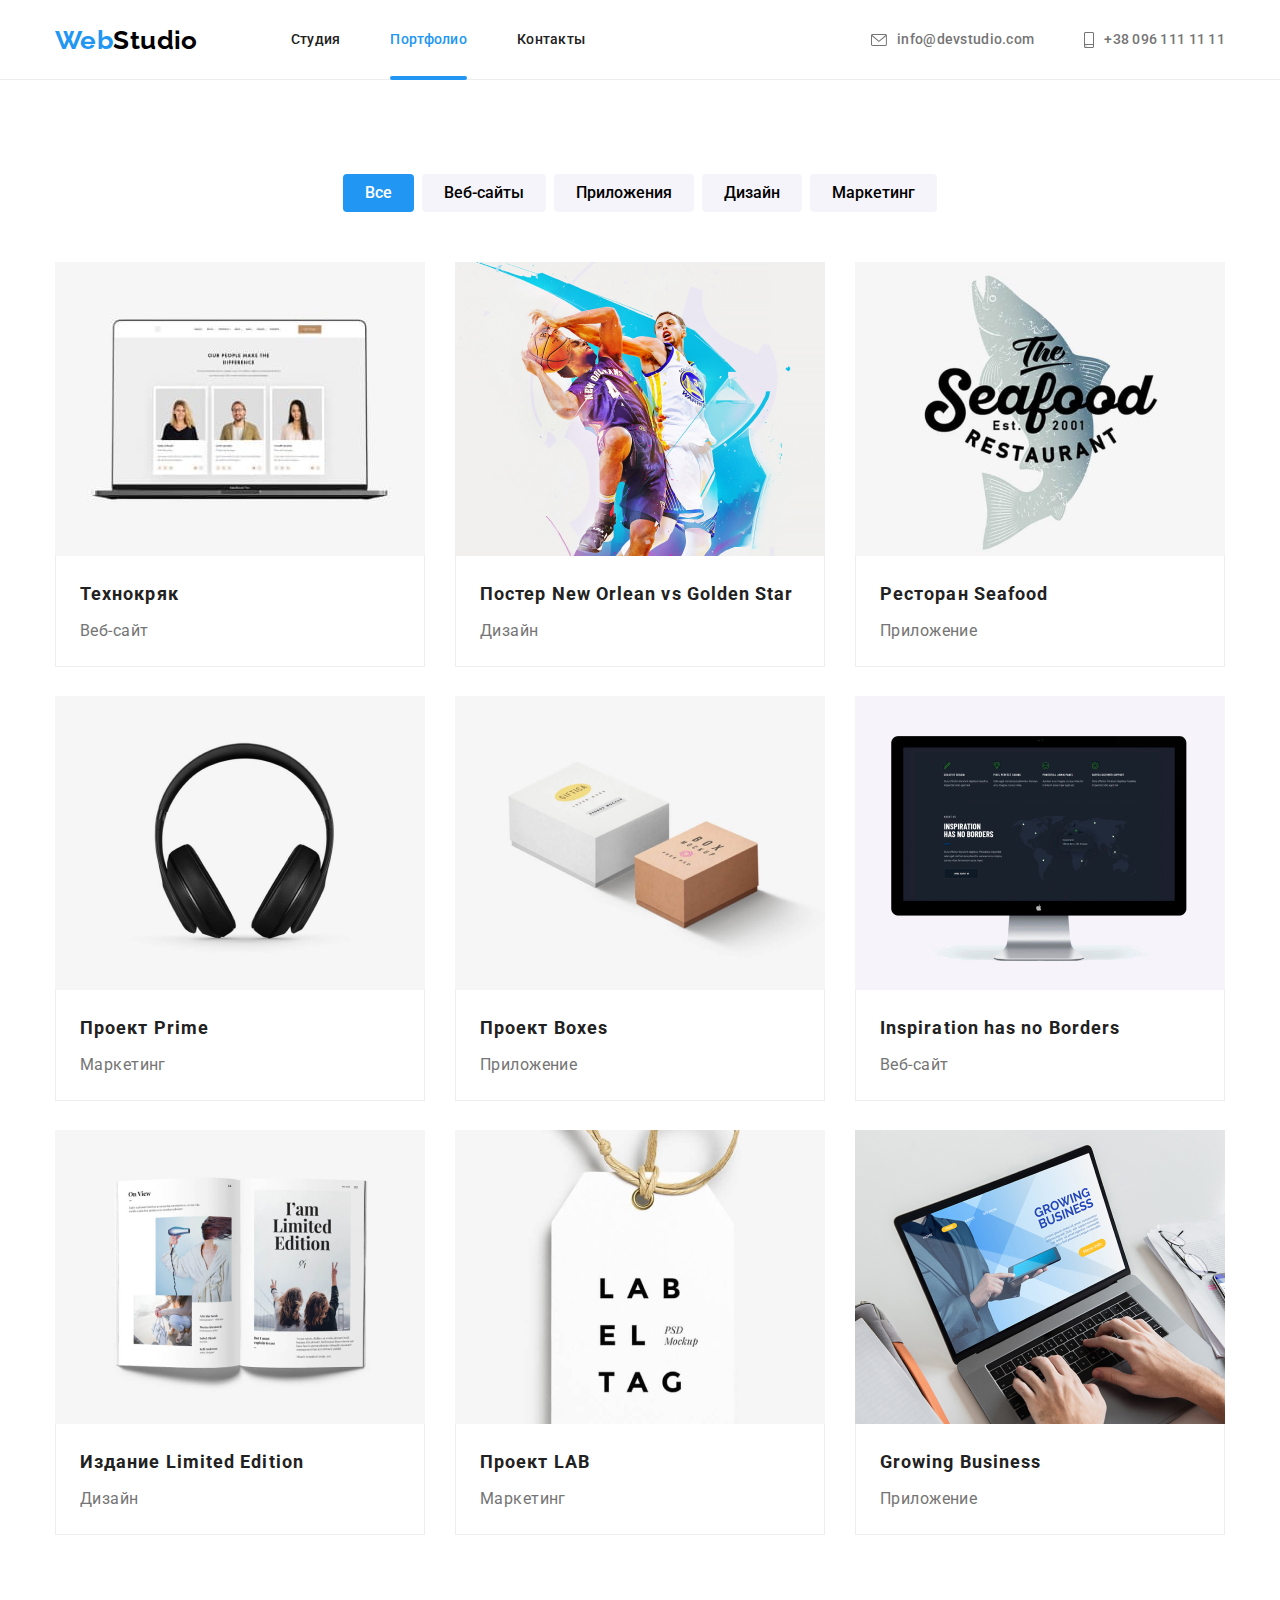
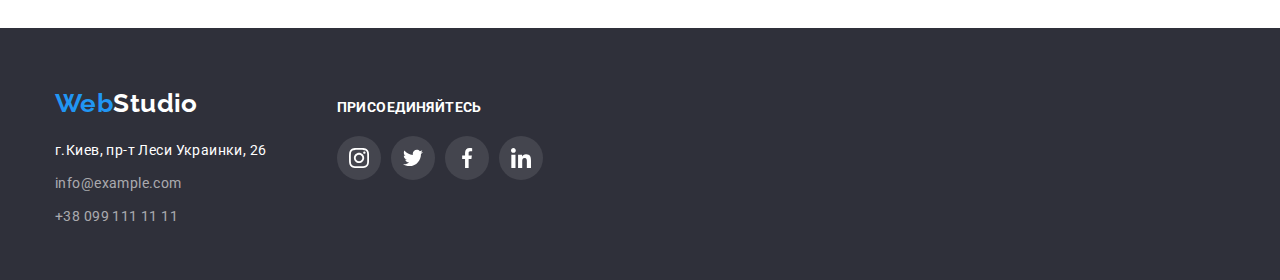
==== portfolio.html @ 3b9bc314 "доманя робота №6" ====
<!DOCTYPE html>
<html lang="ru">
<head>
    <meta charset="UTF-8">
    <meta http-equiv="X-UA-Compatible" content="IE=edge">
    <meta name="viewport" content="width=device-width, initial-scale=1.0">
    <title>Document</title>
    <link rel="preconnect" href="https://fonts.googleapis.com">
    <link rel="preconnect" href="https://fonts.gstatic.com" crossorigin>
    <link href="https://fonts.googleapis.com/css2?family=Raleway:wght@700&family=Roboto:wght@400;500;700;900&display=swap" rel="stylesheet">
<link rel="stylesheet" href="https://cdnjs.cloudflare.com/ajax/libs/modern-normalize/1.0.0/modern-normalize.min.css" />
<link rel="stylesheet" href="css/styles.css">
</head>
<body>
    <header class="header-section">
        <div class="container">
            <nav class="nav-section">
                <a href="./index.html" class="logo"><span>Web</span>Studio</a>
                <ul class="nav-list">
                    <li class="nav-items"><a href="./index.html" class="nav-link">Студия</a></li>
                    <li class="nav-items"><a href="./portfolio.html" class="nav-link illumination">Портфолио</a></li>
                    <li class="nav-items"><a href="Контакты" class="nav-link">Контакты</a></li>
                </ul>
            </nav>
            <ul class="nav-list">
                <li class="nav-items "><a href="mailto:info@devstudio.com" class="nav-contacts">
                    <svg class="nav-icon" width="16" height="12">
                        <use href="./images/icons.svg#icon-envelope"></use>
                    </svg>info@devstudio.com</a>
                </li>
                <li class="nav-items"><a href="tel:+380961111111" class="nav-contacts">
                    <svg class="nav-icon" width="10" height="16">
                        <use href="./images/icons.svg#icon-smartphone"></use>
                    </svg>+38 096 111 11 11</a>
                </li>
            </ul>
        </div>
    </header>
    <main>
        <section class="section">
            <div class="container">
                <h1 class="visually-hidden">Портфолио</h1>
                <ul class="portfolio-list-button">
                    <li class="portfolio-items"><button type="button" class="portfolio-button illumination-btn">Все</button></li>
                    <li class="portfolio-items"><button type="button" class="portfolio-button">Веб-сайты</button></li>
                    <li class="portfolio-items"><button type="button" class="portfolio-button">Приложения</button></li>
                    <li class="portfolio-items"><button type="button" class="portfolio-button">Дизайн</button></li>
                    <li class="portfolio-items"><button type="button" class="portfolio-button">Маркетинг</button></li>
                </ul>
                <ul class="portfolio">
                    <li class="portfolio-card">
                        <a class="portfolio-link" href="">
                            <div class="portfolio-box">
                                <img src="./images/img(9).jpg" alt="Відкритий ноутбук, на екрані зображені фото працівників" width="370">
                                <div class="portfolio-overlay">
                                    <p class="portfolio-screen-text">Ресурс предлагает комплексные предложения с разным уровнем функционала и
                                        сервисов. Все это позволит посетителю получить исчерпывающие сведения о компании или частном лице.</p>
                                </div>
                            </div>
                            <div class="portfolio-container-title">
                                <h2 class="portfolio-card-title">Технокряк</h2>
                                <p class="portfolio-name-industry">Веб-сайт</p>
                            </div>
                        </a>
                    </li>
                    <li class="portfolio-card">
                        <a class="portfolio-link" href="">
                            <div class="portfolio-box">
                                <img src="./images/img(1).jpg" alt="Зображено двох волейболістів у стрибку з м'ячем у руках" width="370">
                                <div class="portfolio-overlay">
                                    <p class="portfolio-screen-text">Ресурс предлагает комплексные предложения с разным уровнем функционала и
                                        сервисов.
                                        Все это позволит посетителю получить исчерпывающие сведения о компании или частном лице.</p>
                                </div>
                            </div>
                            <div class="portfolio-container-title">
                                <h2 class="portfolio-card-title">Постер New Orlean vs Golden Star</h2>
                                <p class="portfolio-name-industry">Дизайн</p>
                            </div>
                        </a>
                    </li>
                    <li class="portfolio-card">
                        <a class="portfolio-link" href="">
                            <div class="portfolio-box">
                                <img src="./images/img(2).jpg" alt="Логотип ресторану" width="370">
                                <div class="portfolio-overlay">
                                    <p class="portfolio-screen-text">Ресурс предлагает комплексные предложения с разным уровнем функционала и
                                        сервисов.
                                        Все это позволит посетителю получить исчерпывающие сведения о компании или частном лице.</p>
                                </div>
                            </div>
                            <div class="portfolio-container-title">
                                <h2 class="portfolio-card-title">Ресторан Seafood</h2>
                                <p class="portfolio-name-industry">Приложение</p>
                            </div>
                        </a>
                    </li>
                    <li class="portfolio-card">
                        <a class="portfolio-link" href="">
                            <div class="portfolio-box">
                                <img src="./images/img(3).jpg" alt="Накладні навушники" width="370">
                                <div class="portfolio-overlay">
                                    <p class="portfolio-screen-text">Ресурс предлагает комплексные предложения с разным уровнем функционала и
                                        сервисов.
                                        Все это позволит посетителю получить исчерпывающие сведения о компании или частном лице.</p>
                                </div>
                            </div>
                            <div class="portfolio-container-title">
                                <h2 class="portfolio-card-title">Проект Prime</h2>
                                <p class="portfolio-name-industry">Маркетинг</p>
                            </div>
                        </a>
                    </li>
                    <li class="portfolio-card">
                        <a class="portfolio-link" href="">
                            <div class="portfolio-box">
                                <img src="./images/img(4).jpg" alt="Дві коробки з логотипами" width="370">
                                <div class="portfolio-overlay">
                                    <p class="portfolio-screen-text">Ресурс предлагает комплексные предложения с разным уровнем функционала и
                                        сервисов.
                                        Все это позволит посетителю получить исчерпывающие сведения о компании или частном лице.</p>
                                </div>
                            </div>
                            <div class="portfolio-container-title">
                                <h2 class="portfolio-card-title">Проект Boxes</h2>
                                <p class="portfolio-name-industry">Приложение</p>
                            </div>
                        </a>
                    </li>
                    <li class="portfolio-card">
                        <a class="portfolio-link" href="">
                            <div class="portfolio-box">
                                <img src="./images/img(5).jpg" alt="Ком'ютер з відкритим вебсайтом" width="370">
                                <div class="portfolio-overlay">
                                    <p class="portfolio-screen-text">Ресурс предлагает комплексные предложения с разным уровнем функционала и
                                        сервисов.
                                        Все это позволит посетителю получить исчерпывающие сведения о компании или частном лице.</p>
                                </div>
                            </div>
                            <div class="portfolio-container-title">
                                <h2 class="portfolio-card-title">Inspiration has no Borders</h2>
                                <p class="portfolio-name-industry">Веб-сайт</p>
                            </div>
                        </a>
                    </li>
                    <li class="portfolio-card">
                        <a class="portfolio-link" href="">
                            <div class="portfolio-box">
                                <img src="./images/img(6).jpg" alt="Відкрита книжка в ній стаття" width="370">
                                <div class="portfolio-overlay">
                                    <p class="portfolio-screen-text">Ресурс предлагает комплексные предложения с разным уровнем функционала и
                                        сервисов.
                                        Все это позволит посетителю получить исчерпывающие сведения о компании или частном лице.</p>
                                </div>
                            </div>
                            <div class="portfolio-container-title">
                                <h2 class="portfolio-card-title">Издание Limited Edition</h2>
                                <p class="portfolio-name-industry">Дизайн</p>
                            </div>
                        </a>
                    </li>
                    <li class="portfolio-card">
                        <a class="portfolio-link" href="">
                            <div class="portfolio-box">
                                <img src="./images/img(7).jpg" alt="Логотип" width="370">
                                <div class="portfolio-overlay">
                                    <p class="portfolio-screen-text">Ресурс предлагает комплексные предложения с разным уровнем функционала и
                                        сервисов.
                                        Все это позволит посетителю получить исчерпывающие сведения о компании или частном лице.</p>
                                </div>
                            </div>
                            <div class="portfolio-container-title">
                                <h2 class="portfolio-card-title">Проект LAB</h2>
                                <p class="portfolio-name-industry">Маркетинг</p>
                            </div>
                        </a>
                    </li>
                    <li class="portfolio-card">
                        <a class="portfolio-link" href="">
                            <div class="portfolio-box">
                                <img src="./images/img(8).jpg" alt="Ввімкнений ноутбук з відкритим додатком" width="370">
                                <div class="portfolio-overlay">
                                    <p class="portfolio-screen-text">Ресурс предлагает комплексные предложения с разным уровнем функционала и
                                        сервисов.
                                        Все это позволит посетителю получить исчерпывающие сведения о компании или частном лице.</p>
                                </div>
                            </div>
                            <div class="portfolio-container-title">
                                <h2 class="portfolio-card-title">Growing Business</h2>
                                <p class="portfolio-name-industry">Приложение</p>
                            </div>
                        </a>
                    </li>
                </ul>
            </div>
        </section>
    </main>
    <footer class="footer-section">
        <div class="container">
            <div class="address-container">
                <a href="./index.html" class="logo"><span>Web</span>Studio</a>
                <address class="footer-address">
                    <ul class="footer-list">
                        <li class="footer-items">
                            <a href="https://goo.gl/maps/piqngm7oDQpEDh6u6" target="_blank" rel="noopener nofollow noreferrer" class="footer-link">г.Киев, пр-т Леси Украинки, 26</a>
                        </li>
                        <li class="footer-items-contacts">
                            <a href="mailto:info@example.com" class="footer-contacts">info@example.com</a>
                        </li>
                        <li class="footer-items-contacts">
                            <a href="tel:+380991111111" class="footer-contacts">+38 099 111 11 11</a>
                        </li>
                    </ul>
                </address>
            </div>
            <div class="social-link-container">
                <p class="social-link-title">присоединяйтесь</p>
                <ul class="icon-list">
                    <li class="items-icon">
                        <a class="icon-link" href="">
                            <svg class="icon-footer" width="20" height="20">
                                <use href="./images/icons.svg#icon-instagram"></use>
                            </svg>
                        </a>
                    </li>
                    <li class="items-icon">
                        <a class="icon-link" href="">
                            <svg class="icon-footer" width="20" height="20">
                                <use href="./images/icons.svg#icon-twitter"></use>
                            </svg>
                        </a>
                    </li>
                    <li class="items-icon">
                        <a class="icon-link" href="">
                            <svg class="icon-footer" width="20" height="20">
                                <use href="./images/icons.svg#icon-facebook"></use>
                            </svg>
                        </a>
                    </li>
                    <li class="items-icon">
                        <a class="icon-link" href="">
                            <svg class="icon-footer" width="20" height="20">
                                <use href="./images/icons.svg#icon-linkedin"></use>
                            </svg>
                        </a>
                    </li>
                </ul>
            </div>
        </div>
    </footer>
    
</body>
</html>
---- css/styles.css ----
:root{
    --title-text-color: #212121;
    --primary-text-color: #757575;
    --accent-color: #2196F3;
    --primary-bg-color: #fff;
}
body{
    font-family: 'Roboto', sans-serif;
    background-color: var(--primary-bg-color);
    color: var(--title-text-color);
    font-size: 14px;
    line-height: 1.14;
    letter-spacing: 0.03em;
}
h1,h2,h3,p,ul{
    margin: 0;
    padding: 0;
}
/* Стилізація хедера */
.header-section{
    max-height: 80px;
    border-bottom: 1px solid #ECECEC;
}
ul{
    list-style: none;
}
a{
    text-decoration: none;
}
.logo{
    color: #000;
    font-family: 'Raleway';
    font-weight: 700;
    font-size: 26px;
    line-height: 1.19;
}
span{
    color: var(--accent-color);
}
.header-section .container{
    display: flex;
    justify-content: space-between;
}
.nav-section{
    align-items: center;
    display: flex;
}
.nav-section .logo{
    margin-right: 93px;
}
.nav-list{
    display: flex;
}
.nav-items{
    display: flex;
}
.nav-items:not(:last-child){
    margin-right: 50px;
}
.nav-link{
    position: relative;
    padding: 32px 0 32px 0;
    color: var(--title-text-color);
    font-weight: 500;
    letter-spacing: 0.02em;
    transition: color 250ms cubic-bezier(0.4, 0, 0.2, 1);
}
.illumination{
    color: var(--accent-color);
}
.illumination:after{
    position: absolute;
    bottom: 0;
    content:" ";
    display: block;
    width: 100%;
    height: 4px;
    border-radius: 2px;
    background-color: var(--accent-color);
}
.nav-link:hover,
.nav-link:focus{
    color: var(--accent-color);
}
.nav-contacts{
    display: flex;
    padding: 32px 0 32px 0;
    align-items: center;
    color: var(--primary-text-color);
    font-weight: 500;
    letter-spacing: 0.02em;
    transition: color 250ms cubic-bezier(0.4, 0, 0.2, 1);
}
.nav-contacts:hover,
.nav-contacts:focus{
    color: var(--accent-color);
}
.nav-contacts:hover .nav-icon,
.nav-contacts:focus .nav-icon{
    fill: var(--accent-color);
}
.nav-icon{
    margin-right: 10px;
    fill: var(--primary-text-color);
    transition: fill 250ms cubic-bezier(0.4, 0, 0.2, 1);
}
/* Стилізація головного контенту сторінки */
img{
    display: block;
}
.container{
    max-width: 1200px;
    padding: 0 15px 0 15px;
    margin-left: auto;
    margin-right: auto;
}
.main{
    max-width: 1600px;
    margin-left: auto;
    margin-right: auto;
    text-align: center;
    background-color: #2F303A;
    content: "";
    background-image: linear-gradient( to right, rgba(47, 48, 58, 0.4), rgba(47, 48, 58, 0.4)), url(../images/background.jpg);
    background-size: cover; 
}
.main-section .section:first-child{
    padding: 200px 0;
}
.main-title{
    width: 693px;
    margin-left: auto;
    margin-right: auto;
    font-weight: 900;
    font-size: 44px;
    line-height: 1.36;
    letter-spacing: 0.06em;
    text-transform: uppercase;
    color: var(--primary-bg-color);
}
button{
    font-family: inherit;
    cursor: pointer;
}
.main-button{
    margin-top: 30px;
    font-weight: 700;
    font-size: 16px;
    line-height: 1.88;
    letter-spacing: 0.06em;
    min-width: 197px;
    min-height: 50px;
    padding: 10px 25px;
    background-color: var(--accent-color);
    box-shadow: 0px 4px 4px rgba(0, 0, 0, 0.15);
    border-radius: 4px;
    color: var(--primary-bg-color);
    border:none;
    transition: background-color 250ms cubic-bezier(0.4, 0, 0.2, 1);
}
.main-button:hover,
.main-button:focus{
    background-color:  #267bc6;
}
.main-button:active{
    background-color: #27619b;
}
.portfolio-list-button{
    display: flex;
    justify-content: center;
}
.portfolio-items:not(:last-child){
    margin-right: 8px;
}
.portfolio{
    display: flex;
    flex-wrap: wrap;
    gap: 30px;
    margin-top: 50px;
}
.portfolio-button{
    background: #F5F4FA;
    font-weight: 500;
    font-size: 16px;
    line-height: 1.62;
    padding: 6px 22px;
    border-radius: 4px;
    border:none;
    transition: background-color 250ms cubic-bezier(0.4, 0, 0.2, 1),box-shadow 250ms cubic-bezier(0.4, 0, 0.2, 1), color 250ms cubic-bezier(0.4, 0, 0.2, 1);
}
.illumination-btn{
    background-color: var(--accent-color);
    color: var(--primary-bg-color);
}
.portfolio-button:hover,
.portfolio-button:focus{
    background-color: var(--accent-color);
    color: var(--primary-bg-color);
    box-shadow: 0px 3px 1px rgba(0, 0, 0, 0.1), 0px 1px 2px rgba(0, 0, 0, 0.08), 0px 2px 2px rgba(0, 0, 0, 0.12);
}
.portfolio-button:active{
    background-color: #267bc6;
}
.visually-hidden{ 
    position: absolute; 
    width: 1px; 
    height: 1px; 
    margin: -1px; 
    border: 0; 
    padding: 0; 
    white-space: nowrap; 
    clip-path: inset(100%); 
    clip: rect(0 0 0 0); 
    overflow: hidden; 
}
.section{
    padding: 94px 0;
}
.work-list{
    display: flex;
    justify-content: space-between;
    margin-top: 50px;
}
.work-items{
    position: relative;
}
.work-box{
    position: absolute;
    display: flex;
    justify-content: center;
    align-items: center;
    width: 100%;
    height: 70px;
    bottom: 0;
    background-color: rgba(47, 48, 58, 0.8);
}
.work-items-title{
    font-weight: 700;
    font-size: 14px;
    line-height: 1.14;
    letter-spacing: 0.03em;
    text-transform: uppercase;
    color: #FFFFFF;
}
.benefits-list{
    display: flex;
    justify-content: space-between;
}
.benefits-items{
    width: 270px;    
}
.benefits-icons-container{
    display: inline-flex;
    justify-content: center;
    align-items: center;
    width: 270px;
    height: 120px;
    background-color: #F5F4FA;
    border-radius: 4px;
}
.benefits-title{
    font-size: 14px;
    text-transform: uppercase;
    margin-top: 30px;
}
.benefits-text{
    margin-top: 10px;
    color: var(--primary-text-color);
    line-height: 1.71;
}
.title{    
    font-size: 36px;
    line-height: 1.16;
    text-align: center;
}
.team{
    background: #F5F4FA;
}
.no-padding{
    padding-top: 0;
}
.team-list{
    display: flex;
    justify-content: space-between;
}
.team-card{
    margin-top: 50px;
    padding-bottom: 30px;
    text-align: center;
    min-width: 270px;
    min-height: 368px;
    background-color: var(--primary-bg-color);
    box-shadow: 0px 1px 3px rgba(0, 0, 0, 0.12), 0px 1px 1px rgba(0, 0, 0, 0.14), 0px 2px 1px rgba(0, 0, 0, 0.2);
    border-radius: 0px 0px 4px 4px;
}
.team-member-name{
    padding-top: 30px;
    font-weight: 500;
    font-size: 16px;
    line-height: 1.18;
}
.team-member-position{
    margin-top: 10px;
    color: var(--primary-text-color);
    font-size: 16px;
    line-height: 1.18;
}
.team-icon-list{
    display: inline-flex;
    height: 44px;
    margin-top: 16px;
    justify-content: center;
    gap: 10px;
}
.icon-link{
    display: inline-flex;
    justify-content: center;
    align-items: center;
    height: 44px;
    width: 44px;
    border-radius: 50%;
    background-color: rgba(255, 255, 255, 0.1);
    transition: background-color 250ms cubic-bezier(0.4, 0, 0.2, 1);
}
.icon-link:hover .icon,
.icon-link:focus .icon{
    fill: #fff;  
}
.icon-link:hover,.icon-link:focus{
    background-color: var(--accent-color);
}
.icon{
    fill: #AFB1B8;
    transition: fill 250ms cubic-bezier(0.4, 0, 0.2, 1);
}
.company-icon-list{
    margin-top: 50px;
    display: inline-flex;
    gap: 30px;
}
.company-link{
    display: inline-flex;
    justify-content: center;
    align-items: center;
    width: 170px;
    height: 92px;
    border: 1px solid #AFB1B8;
    border-radius: 4px;
    transition: background-color 250ms cubic-bezier(0.4, 0, 0.2, 1);
}
.company-link:hover .company-icon,.company-link:hover,
.company-link:focus .company-icon,.company-link:focus{
    fill: var(--accent-color);
    border-color: var(--accent-color);
}
.company-icon{
    fill: #AFB1B8;
    transition: fill 250ms cubic-bezier(0.4, 0, 0.2, 1);
}
.portfolio-card{
    width: 370px;
    height: 404px;
}
.portfolio-screen-text{
    font-size: 18px;
    line-height: 1.56;
    letter-spacing: 0.03em;
    color: #FFFFFF;
}
.portfolio-overlay{
    position: absolute;
    width: 100%;
    height: 100%;
    bottom: 0;
    padding: 63px 24px;
    background-color: rgba(33, 150, 243, 0.9);
    transform: translateY(101%);
    transition: transform 250ms cubic-bezier(0.4, 0, 0.2, 1);
}
.portfolio-box{
    position: relative;
    display: block;
    width: 370px;
    height: 294px;
    overflow: hidden;
}
.portfolio-link{
    display: inline-block;
    width: 100%;
    height: 100%;
    transition: box-shadow 250ms cubic-bezier(0.4, 0, 0.2, 1);
}
.portfolio-link:hover .portfolio-overlay,
.portfolio-link:focus .portfolio-overlay{ 
    transform:translateY(0);
    height: 294px;
}
.portfolio-link:hover,
.portfolio-link:focus{
    background-color: #FFFFFF;
    box-shadow: 0px 1px 1px rgba(0, 0, 0, 0.12), 0px 4px 4px rgba(0, 0, 0, 0.06), 1px 4px 6px rgba(0, 0, 0, 0.16);
}
.portfolio-container-title{
    padding: 20px 10px 20px 24px;
    border: 1px solid #EEEEEE;
    border-top: 0;
}
.portfolio-card-title{
    font-size: 18px;
    line-height: 2;    
    letter-spacing: 0.06em;
    color: var(--title-text-color);
}
.portfolio-name-industry{
    margin-top: 4px;
    color: var(--primary-text-color);   
    font-size: 16px;
    line-height: 1.88;
}
/* Стилізація футера */
.footer-section{
    padding: 60px 0;
    height: 252px;
    background: #2F303A;
}
.footer-section .container{
    display: flex;
    gap: 70px;
}
.footer-section .logo{
    color: var(--primary-bg-color);
}
address{
    font-style: normal;
}
.footer-address{
    margin-top: 20px;
}
.footer-link{
    color: #FFFFFF;
    line-height: 1.71;
}
.footer-items-contacts{
    margin-top: 9px;
}
.footer-contacts{
    color: rgba(255, 255, 255, 0.6);
    line-height: 1.71;
    transition: color 250ms cubic-bezier(0.4, 0, 0.2, 1);
}
.footer-contacts:hover,
.footer-contacts:focus{
    color: var(--accent-color);
}.social-link-title{
    padding-top: 12px;
    font-weight: 700;
    text-transform: uppercase;
    color: #FFFFFF;
}
.icon-footer{
    fill: #fff;
}
.icon-list{
    display: flex;
    margin-top: 20px;
    gap: 10px;
}
.backdrop{
    position: fixed;
    top: 0;
    left: 0;
    width: 100%;
    height: 100%;
    z-index: 100;
    background-color: rgba(0, 0, 0, 0.2);
    transition: opacity 250ms cubic-bezier(0.4, 0, 0.2, 1),visibility 250ms cubic-bezier(0.4, 0, 0.2, 1);
}
.backdrop.is-hidden{
    visibility: hidden;
    opacity: 0;
    pointer-events: none;
}
.modal{
    position: absolute;
    top: 50%;
    left: 50%;
    transform: translate(-50%, -50%);
    width: 528px;
    height: 581px;
    padding: 8px;
    background-color: #FFFFFF;
    box-shadow: 0px 1px 3px rgba(0, 0, 0, 0.12), 0px 1px 1px rgba(0, 0, 0, 0.14), 0px 2px 1px rgba(0, 0, 0, 0.2);
    border-radius: 4px;
}
.button-modal{
    position: absolute;
    display: flex;
    align-items: center;
    justify-content: center;
    top: 8px;
    right: 8px;
    width: 30px;
    height: 30px;
    margin-left: auto;
    border-radius: 50%;
    background-color: #FFFFFF;
    border: 1px solid rgba(0, 0, 0, 0.1);
}
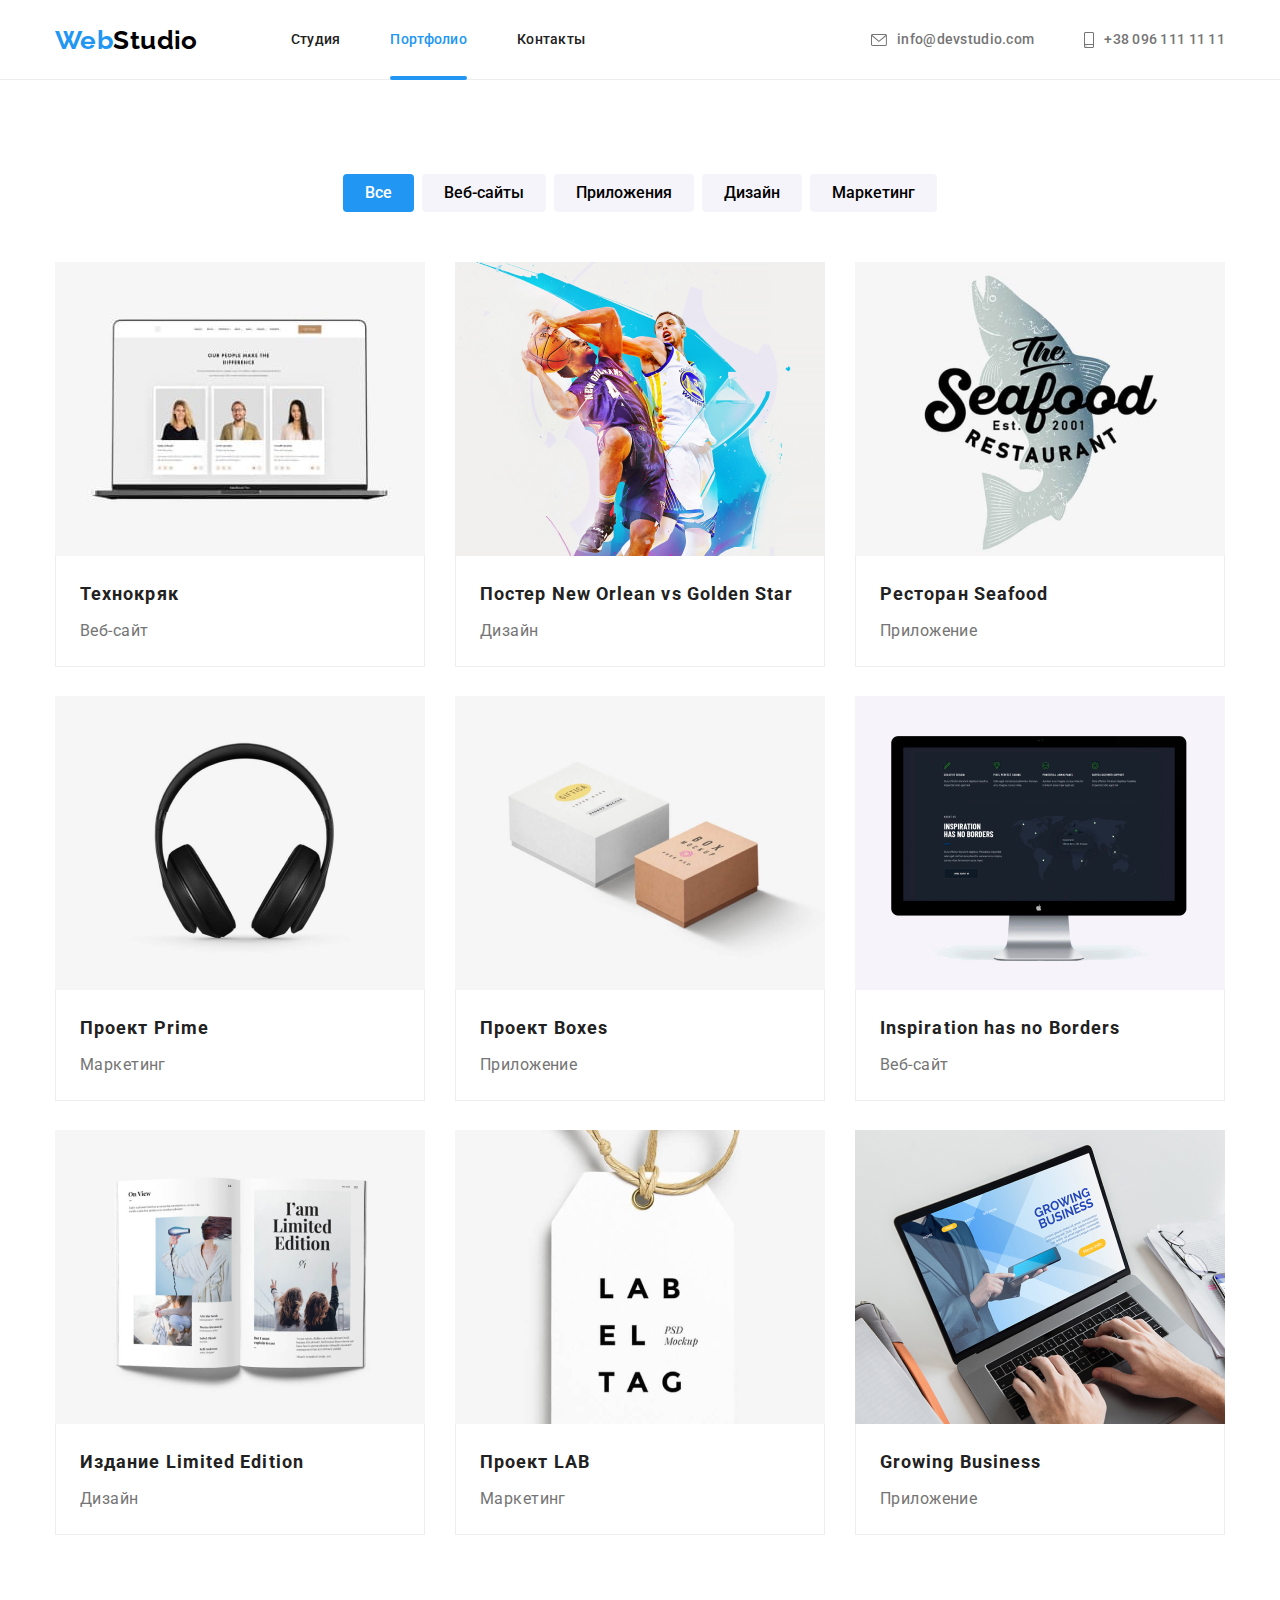
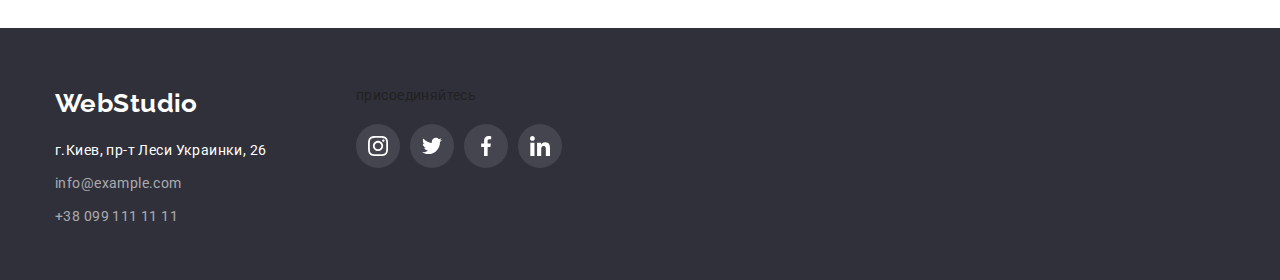
==== commit 3151a48f: "домашня №6" ====
--- a/portfolio.html
+++ b/portfolio.html
@@ -15,7 +15,7 @@
     <header class="header-section">
         <div class="container">
             <nav class="nav-section">
-                <a href="./index.html" class="logo"><span>Web</span>Studio</a>
+                <a href="./index.html" class="logo"><span class="part-of-logo">Web</span>Studio</a>
                 <ul class="nav-list">
                     <li class="nav-items"><a href="./index.html" class="nav-link">Студия</a></li>
                     <li class="nav-items"><a href="./portfolio.html" class="nav-link illumination">Портфолио</a></li>
--- a/css/styles.css
+++ b/css/styles.css
@@ -34,7 +34,7 @@
     font-size: 26px;
     line-height: 1.19;
 }
-span{
+.part-of-logo{
     color: var(--accent-color);
 }
 .header-section .container{
@@ -425,13 +425,16 @@
 }
 .footer-section .container{
     display: flex;
-    gap: 70px;
 }
 .footer-section .logo{
     color: var(--primary-bg-color);
 }
 address{
     font-style: normal;
+}
+.address-container{
+    width: 231px;
+    margin-right: 70px;
 }
 .footer-address{
     margin-top: 20px;
@@ -451,7 +454,11 @@
 .footer-contacts:hover,
 .footer-contacts:focus{
     color: var(--accent-color);
-}.social-link-title{
+}
+.social-link-container{
+    margin-right: 93px;
+}
+.footer-link-title{
     padding-top: 12px;
     font-weight: 700;
     text-transform: uppercase;
@@ -464,6 +471,57 @@
     display: flex;
     margin-top: 20px;
     gap: 10px;
+}
+.footer-form{
+    display: flex;
+    margin-top: 20px;
+}
+.input-field{
+    display: flex;
+    align-items: center;
+    width: 358px;
+    height: 50px;
+    padding: 0 16px;
+    margin-right: 12px;
+    font-weight: 400;
+    font-size: 16px;
+    line-height: 1.25;   
+    letter-spacing: 0.03em;
+    color: rgba(255, 255, 255, 0.6);
+    border: 1px solid rgba(255, 255, 255, 0.3);
+    background-color: #2F303A;
+    border-radius: 4px;
+    outline: none;
+}
+.form-icon{
+    display: inline-flex;
+    margin-left: 10px;
+
+}
+.form-button{
+    display: flex;
+    width: 200px;
+    height: 50px;
+    align-items: center;
+    justify-content: center;
+    font-weight: 700;
+    font-size: 16px;
+    line-height: 1.88;
+    letter-spacing: 0.06em;
+    color: #FFFFFF;
+    background: var(--accent-color);
+    box-shadow: 0px 4px 4px rgba(0, 0, 0, 0.15);
+    border-radius: 4px;
+    border-color: transparent;
+    transition: background-color 250ms cubic-bezier(0.4, 0, 0.2, 1);
+}
+.form-button:hover,
+.form-button:focus {
+    background-color: #267bc6;
+}
+
+.form-button:active {
+    background-color: #27619b;
 }
 .backdrop{
     position: fixed;
@@ -487,7 +545,6 @@
     transform: translate(-50%, -50%);
     width: 528px;
     height: 581px;
-    padding: 8px;
     background-color: #FFFFFF;
     box-shadow: 0px 1px 3px rgba(0, 0, 0, 0.12), 0px 1px 1px rgba(0, 0, 0, 0.14), 0px 2px 1px rgba(0, 0, 0, 0.2);
     border-radius: 4px;
@@ -506,6 +563,124 @@
     background-color: #FFFFFF;
     border: 1px solid rgba(0, 0, 0, 0.1);
 }
-    
-
-
+.modal-vector{
+    transition: fill 250ms cubic-bezier(0.4, 0, 0.2, 1);
+}
+.modal-vector:hover,
+.modal-vector:focus{
+    fill: var(--accent-color);
+}
+.modal-form{
+    padding: 40px;
+}
+.modal-title{
+    font-weight: 700;
+    font-size: 20px;
+    line-height: 1.15;
+    letter-spacing: 0.03em;
+    margin-bottom: 12px;
+}
+.modal-form-label{
+    display: block;
+}
+.label-text{
+    font-size: 12px;
+    line-height: 0.85;
+    letter-spacing: 0.01em;
+    color: var(--primary-text-color);
+}
+.modal-form-label:not(:last-child){
+    margin-bottom: 10px;
+}
+.modal-form-element{
+    display: block;
+    margin-bottom: 4px;
+}
+.modal-form-input{
+    display: flex;
+    width: 100%;
+    height: 40px;
+    padding-left: 42px;
+    border: 1px solid rgba(33, 33, 33, 0.2);
+    border-radius: 4px;
+    transition: border-color 250ms cubic-bezier(0.4, 0, 0.2, 1);
+}
+.modal-form-input:focus,.modal-form-message:focus{
+    outline: none;
+    border-color: var(--accent-color);
+}
+.modal-form-input:focus + .modal-icon-input>.modal-icon{
+    fill: var(--accent-color);
+}
+.modal-form-message{
+    width: 100%;
+    height: 120px;
+    resize: none;
+    padding: 12px 16px;
+    font-size: 12px;
+    line-height: 0.85;
+    letter-spacing: 0.01em;
+    color: rgba(117, 117, 117, 0.5);
+    border: 1px solid rgba(33, 33, 33, 0.2);
+    border-radius: 4px;
+    transition: border-color 250ms cubic-bezier(0.4, 0, 0.2, 1);
+}
+.modal-icon{
+    position: absolute;
+    top: 50%;
+    left: 12px;
+    transform: translateY(-50%);
+}
+.modal-form-wrapper{
+    position: relative;
+    display: block;
+}
+.modal-link{
+    display: flex;
+    text-decoration: underline;
+    color: var(--accent-color);
+    margin-left: 6px;
+}
+.modal-label-checkbox{
+    display: flex;
+    position: relative;
+    justify-content: flex-end;
+    line-height: 1.71;
+    letter-spacing: 0.03em;
+    color: var(--primary-text-color);
+    margin-bottom: 30px;
+}
+.modal-icon-checkbox{
+    position: absolute;
+    top: 50%;
+    left: 12px;
+    transform: translateY(-50%);
+    fill: var(--title-text-color);
+}
+.modal-icon-check{
+    position: absolute;
+    top: 50%;
+    left: 12px;
+    transform: translateY(-50%);
+    fill: transparent;
+    transition: fill 250ms cubic-bezier(0.4, 0, 0.2, 1);
+}
+.modal-icon-checkbox-fokus{
+    position: absolute;
+    top: 50%;
+    left: 9px;
+    transform: translateY(-50%);
+    fill: transparent;
+    transition: fill 250ms cubic-bezier(0.4, 0, 0.2, 1);
+}
+.modal-form-checkbox:checked +.modal-label-checkbox>.checkbox-box>.modal-icon-check,
+.modal-form-checkbox:checked+.modal-label-checkbox>.checkbox-box>.modal-icon-checkbox{
+    fill: var(--accent-color);
+}
+.modal-form-checkbox:focus+.modal-label-checkbox>.checkbox-box>.modal-icon-checkbox-fokus{
+    fill: var(--title-text-color);
+}
+.button-center{
+    display: flex;
+    justify-content: center;
+}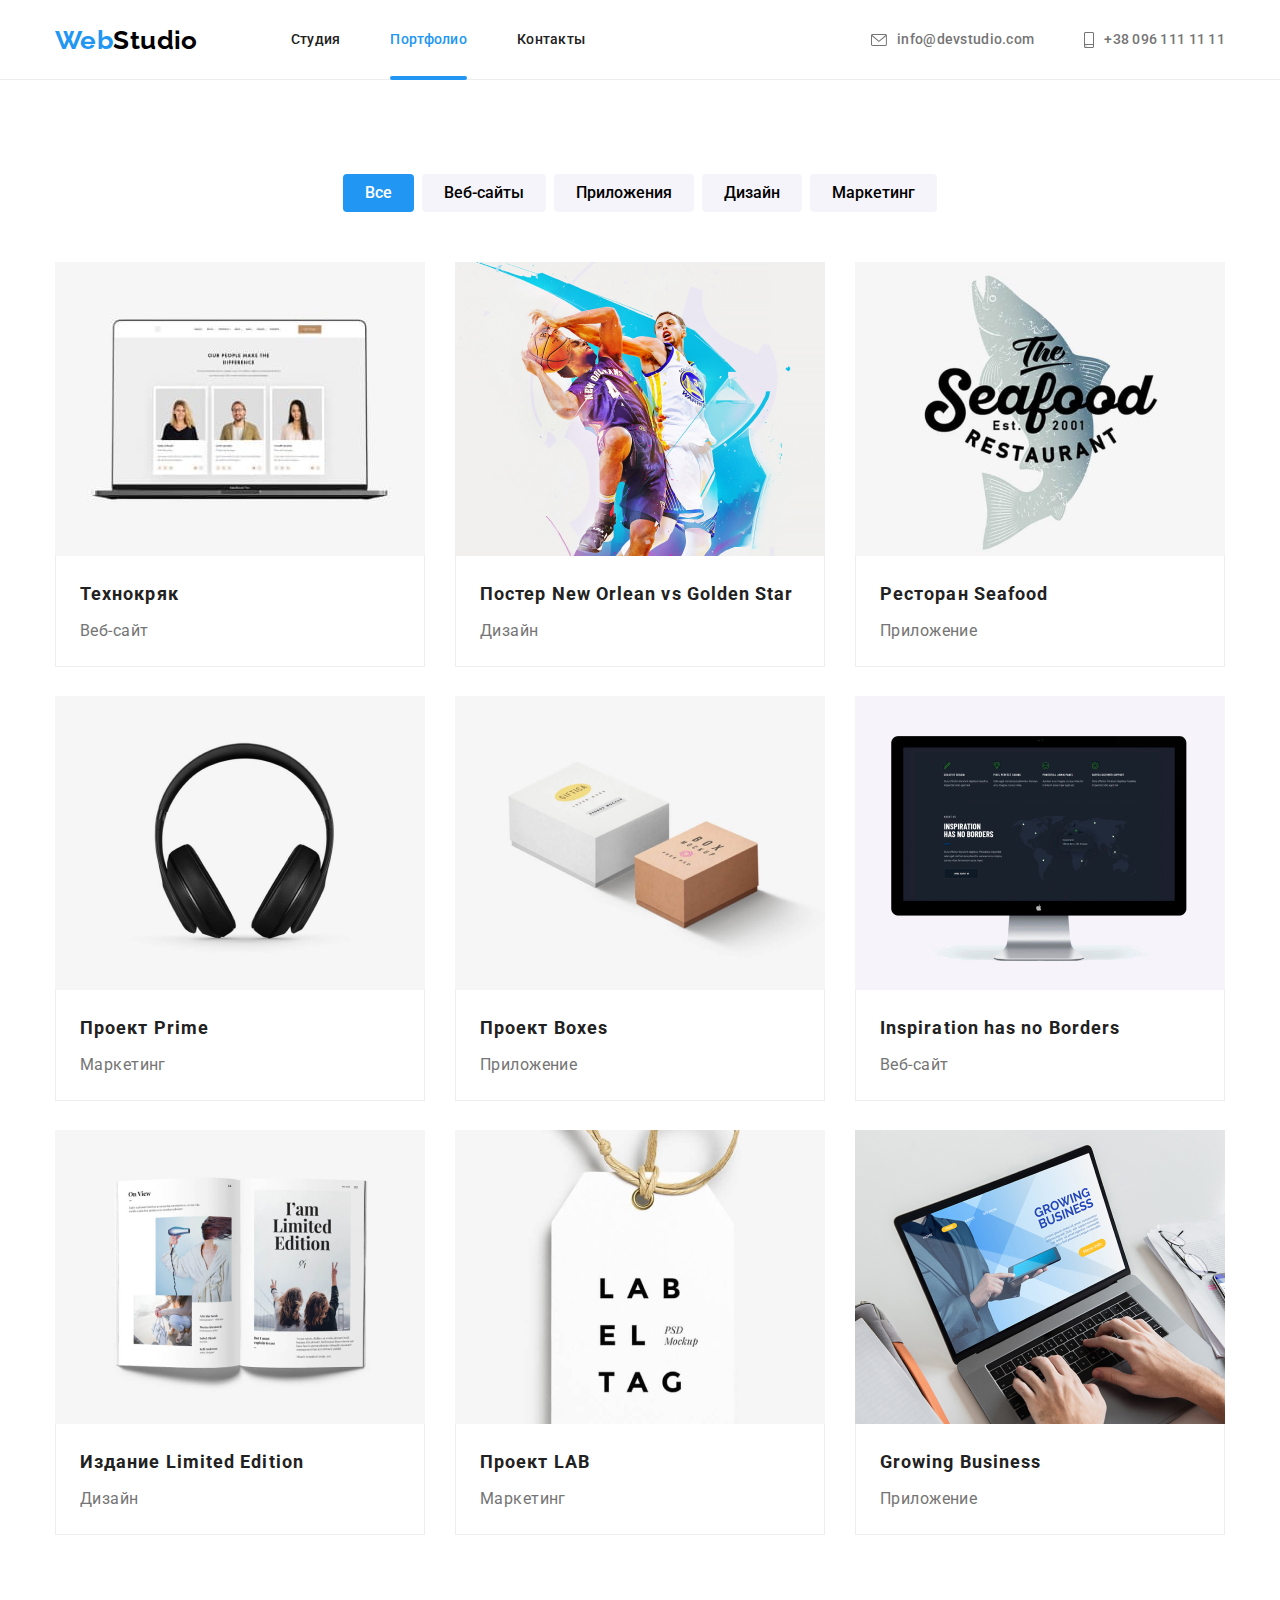
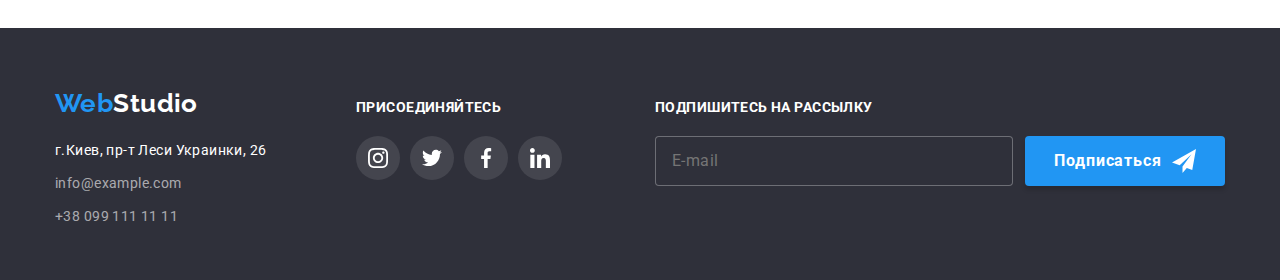
==== commit e44d7d5b: "виправила помилки" ====
--- a/portfolio.html
+++ b/portfolio.html
@@ -198,7 +198,7 @@
     <footer class="footer-section">
         <div class="container">
             <div class="address-container">
-                <a href="./index.html" class="logo"><span>Web</span>Studio</a>
+                <a href="./index.html" class="logo"><span class="part-of-logo">Web</span>Studio</a>
                 <address class="footer-address">
                     <ul class="footer-list">
                         <li class="footer-items">
@@ -213,38 +213,50 @@
                     </ul>
                 </address>
             </div>
-            <div class="social-link-container">
-                <p class="social-link-title">присоединяйтесь</p>
+            <div class="footer-link-container">
+                <p class="footer-link-title">присоединяйтесь</p>
                 <ul class="icon-list">
                     <li class="items-icon">
                         <a class="icon-link" href="">
-                            <svg class="icon-footer" width="20" height="20">
+                            <svg class="footer-icon-social" width="20" height="20">
                                 <use href="./images/icons.svg#icon-instagram"></use>
                             </svg>
                         </a>
                     </li>
                     <li class="items-icon">
                         <a class="icon-link" href="">
-                            <svg class="icon-footer" width="20" height="20">
+                            <svg class="footer-icon-social" width="20" height="20">
                                 <use href="./images/icons.svg#icon-twitter"></use>
                             </svg>
                         </a>
                     </li>
                     <li class="items-icon">
                         <a class="icon-link" href="">
-                            <svg class="icon-footer" width="20" height="20">
+                            <svg class="footer-icon-social" width="20" height="20">
                                 <use href="./images/icons.svg#icon-facebook"></use>
                             </svg>
                         </a>
                     </li>
                     <li class="items-icon">
                         <a class="icon-link" href="">
-                            <svg class="icon-footer" width="20" height="20">
+                            <svg class="footer-icon-social" width="20" height="20">
                                 <use href="./images/icons.svg#icon-linkedin"></use>
                             </svg>
                         </a>
                     </li>
                 </ul>
+            </div>
+            <div class="footer-form-container">
+                <p class="footer-link-title">Подпишитесь на рассылку</p>
+                <form class="footer-form">
+                    <label for="input-field" class="visually-hidden"></label>
+                    <input id="input-field" type="email" class="footer-input" name="mail" placeholder="E-mail">
+                    <button class="main-button" type="submit">Подписаться
+                        <svg class="form-icon" width="24" height="24">
+                            <use href="./images/icons.svg#icon-send"></use>
+                        </svg>
+                    </button>
+                </form>
             </div>
         </div>
     </footer>
--- a/css/styles.css
+++ b/css/styles.css
@@ -131,6 +131,7 @@
     width: 693px;
     margin-left: auto;
     margin-right: auto;
+    margin-bottom: 30px;
     font-weight: 900;
     font-size: 44px;
     line-height: 1.36;
@@ -143,19 +144,20 @@
     cursor: pointer;
 }
 .main-button{
-    margin-top: 30px;
+    display: inline-flex;
+    justify-content: center;
+    align-items: center;
+    width: 200px;
+    height: 50px;
     font-weight: 700;
     font-size: 16px;
     line-height: 1.88;
     letter-spacing: 0.06em;
-    min-width: 197px;
-    min-height: 50px;
-    padding: 10px 25px;
-    background-color: var(--accent-color);
+    color: #FFFFFF;
+    background: var(--accent-color);
     box-shadow: 0px 4px 4px rgba(0, 0, 0, 0.15);
     border-radius: 4px;
-    color: var(--primary-bg-color);
-    border:none;
+    border-color: transparent;
     transition: background-color 250ms cubic-bezier(0.4, 0, 0.2, 1);
 }
 .main-button:hover,
@@ -455,7 +457,7 @@
 .footer-contacts:focus{
     color: var(--accent-color);
 }
-.social-link-container{
+.footer-link-container{
     margin-right: 93px;
 }
 .footer-link-title{
@@ -464,7 +466,7 @@
     text-transform: uppercase;
     color: #FFFFFF;
 }
-.icon-footer{
+.footer-icon-social{
     fill: #fff;
 }
 .icon-list{
@@ -476,7 +478,7 @@
     display: flex;
     margin-top: 20px;
 }
-.input-field{
+.footer-input{
     display: flex;
     align-items: center;
     width: 358px;
@@ -492,36 +494,14 @@
     background-color: #2F303A;
     border-radius: 4px;
     outline: none;
+    transition: border-color 250ms cubic-bezier(0.4, 0, 0.2, 1);
+}
+.footer-input:focus{
+    border-color: var(--accent-color);
 }
 .form-icon{
     display: inline-flex;
     margin-left: 10px;
-
-}
-.form-button{
-    display: flex;
-    width: 200px;
-    height: 50px;
-    align-items: center;
-    justify-content: center;
-    font-weight: 700;
-    font-size: 16px;
-    line-height: 1.88;
-    letter-spacing: 0.06em;
-    color: #FFFFFF;
-    background: var(--accent-color);
-    box-shadow: 0px 4px 4px rgba(0, 0, 0, 0.15);
-    border-radius: 4px;
-    border-color: transparent;
-    transition: background-color 250ms cubic-bezier(0.4, 0, 0.2, 1);
-}
-.form-button:hover,
-.form-button:focus {
-    background-color: #267bc6;
-}
-
-.form-button:active {
-    background-color: #27619b;
 }
 .backdrop{
     position: fixed;
@@ -545,6 +525,7 @@
     transform: translate(-50%, -50%);
     width: 528px;
     height: 581px;
+    padding: 40px;
     background-color: #FFFFFF;
     box-shadow: 0px 1px 3px rgba(0, 0, 0, 0.12), 0px 1px 1px rgba(0, 0, 0, 0.14), 0px 2px 1px rgba(0, 0, 0, 0.2);
     border-radius: 4px;
@@ -570,15 +551,12 @@
 .modal-vector:focus{
     fill: var(--accent-color);
 }
-.modal-form{
-    padding: 40px;
-}
 .modal-title{
     font-weight: 700;
     font-size: 20px;
     line-height: 1.15;
     letter-spacing: 0.03em;
-    margin-bottom: 12px;
+    margin-bottom: 14px;
 }
 .modal-form-label{
     display: block;
@@ -590,11 +568,11 @@
     color: var(--primary-text-color);
 }
 .modal-form-label:not(:last-child){
-    margin-bottom: 10px;
+    margin-bottom: 11px;
 }
 .modal-form-element{
     display: block;
-    margin-bottom: 4px;
+    margin-bottom: 5px;
 }
 .modal-form-input{
     display: flex;
@@ -630,25 +608,32 @@
     top: 50%;
     left: 12px;
     transform: translateY(-50%);
+    transition: fill 250ms cubic-bezier(0.4, 0, 0.2, 1);
 }
 .modal-form-wrapper{
     position: relative;
     display: block;
 }
 .modal-link{
-    display: flex;
     text-decoration: underline;
     color: var(--accent-color);
-    margin-left: 6px;
+    transition: color 250ms cubic-bezier(0.4, 0, 0.2, 1);
+}
+.modal-link:hover,
+.modal-link:focus{
+    color: #267bc6;
+}
+.modal-link:active{
+    color: #27619b;
 }
 .modal-label-checkbox{
-    display: flex;
     position: relative;
-    justify-content: flex-end;
+    padding-left: 35px;
     line-height: 1.71;
     letter-spacing: 0.03em;
     color: var(--primary-text-color);
-    margin-bottom: 30px;
+    margin-top: 20px;
+    transition: fill 250ms cubic-bezier(0.4, 0, 0.2, 1);
 }
 .modal-icon-checkbox{
     position: absolute;
@@ -656,6 +641,7 @@
     left: 12px;
     transform: translateY(-50%);
     fill: var(--title-text-color);
+    transition: fill 250ms cubic-bezier(0.4, 0, 0.2, 1);
 }
 .modal-icon-check{
     position: absolute;
@@ -683,4 +669,5 @@
 .button-center{
     display: flex;
     justify-content: center;
+    margin-top: 30px;
 }